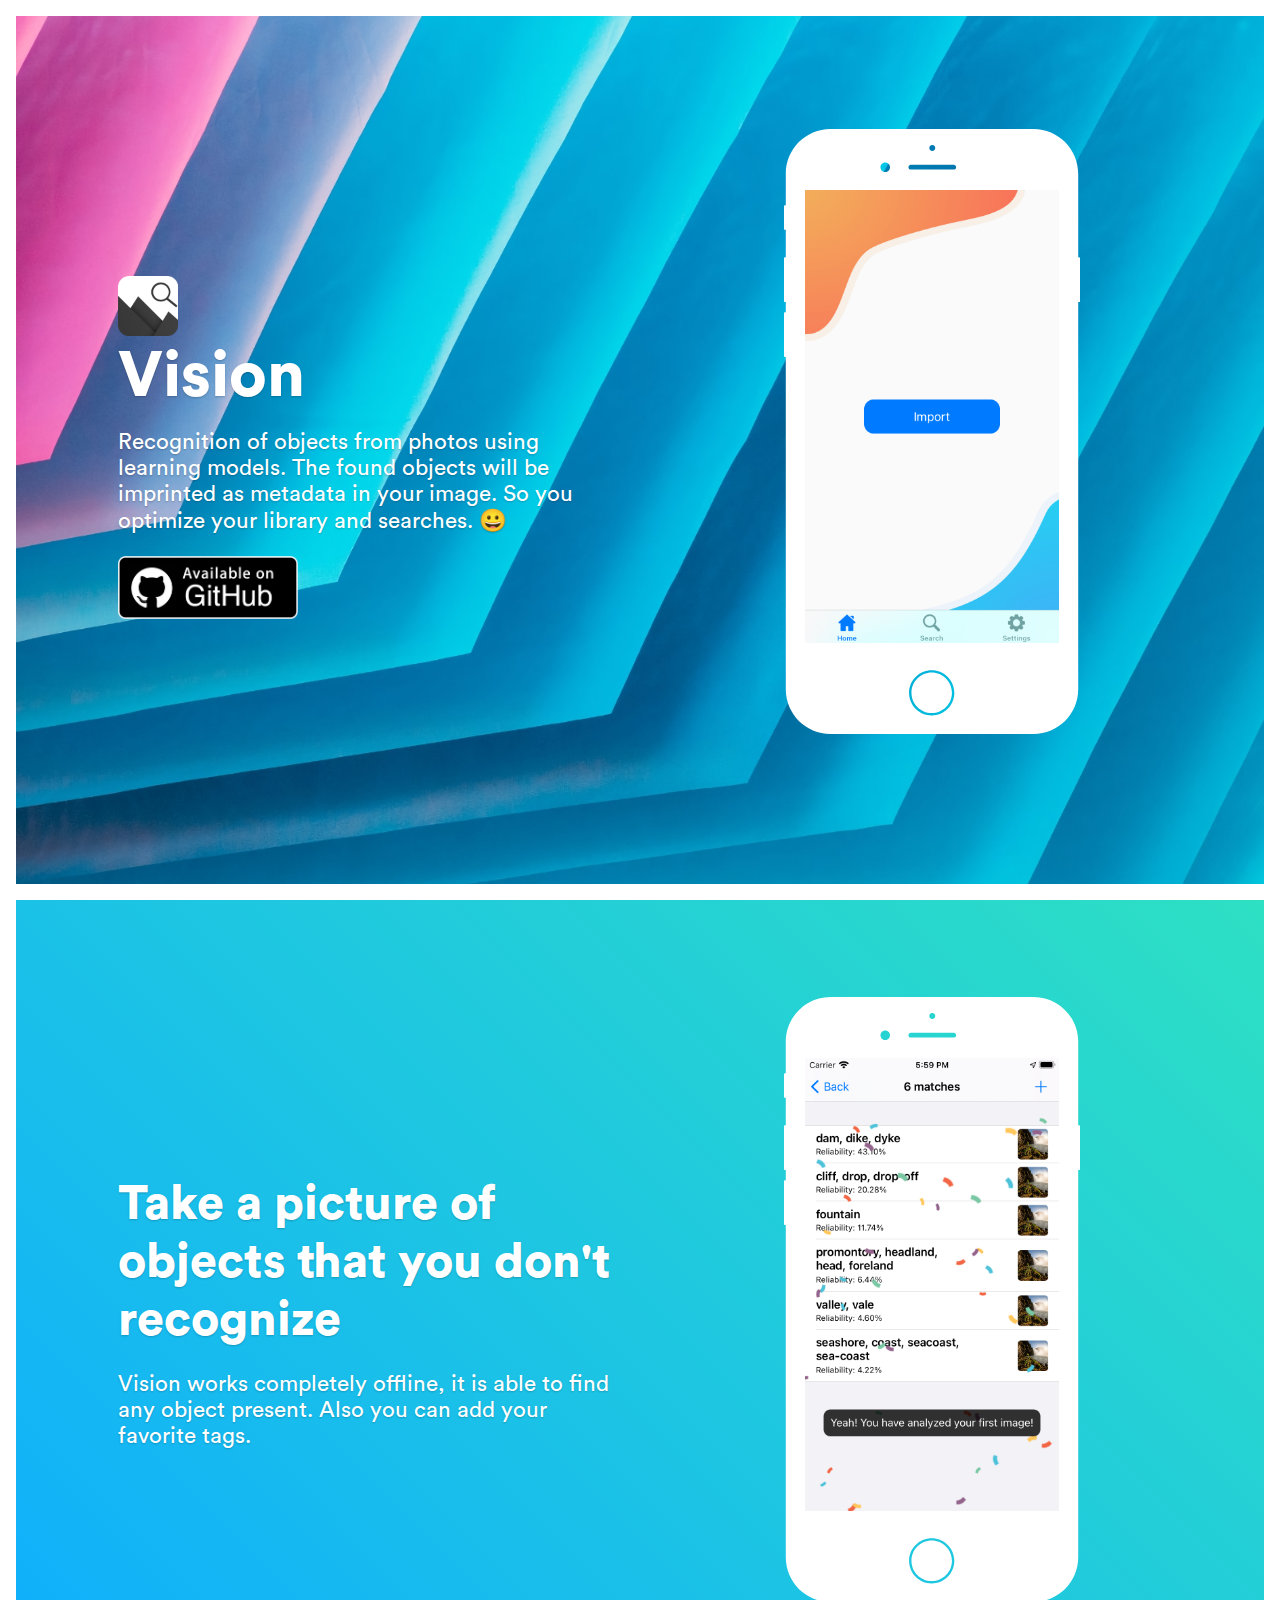
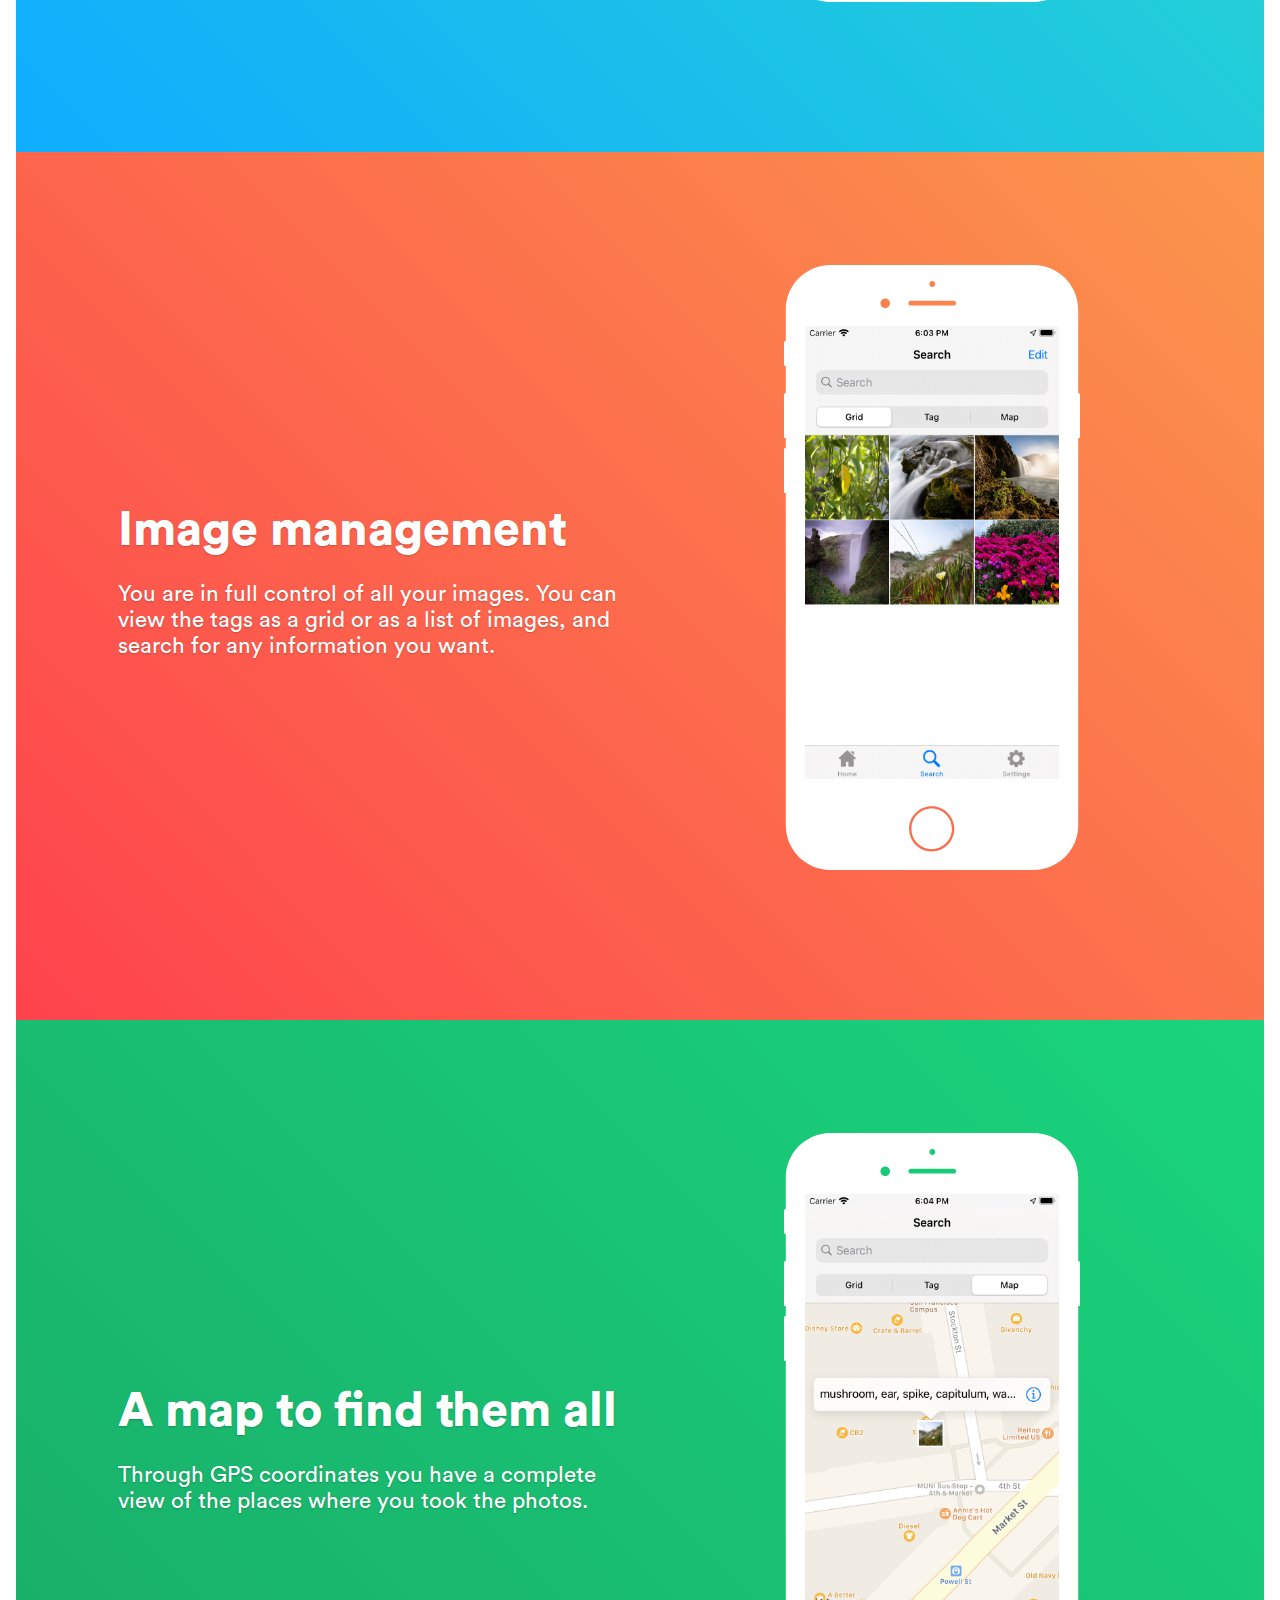
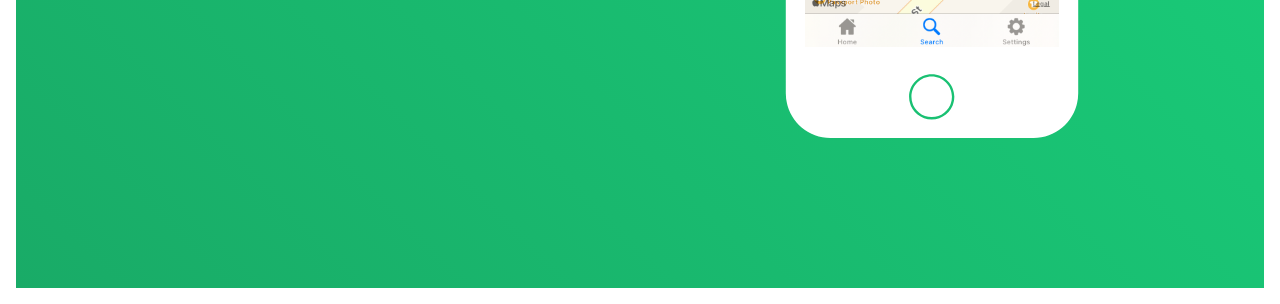
==== index.html @ 405493b0 "Add files via upload" ====
<!doctype html>
<html lang="en">
  
<head>
	<meta name="generator" content="" />
    <style>
    @font-face {
      font-family: "c-black";
      src: url("https://vision-iOS.github.io/fonts/circular-std/CircularStd-Black.woff") format('woff');
      font-weight: 700;
      font-display: fallback;
    }

    @font-face {
      font-family: "c-bold";
      src: url("https://vision-iOS.github.io/fonts/circular-std/CircularStd-Bold.woff") format('woff');
      font-weight: 600;
      font-display: fallback;
    }

    @font-face {
      font-family: "c-book";
      src: url("https://vision-iOS.github.io/fonts/circular-std/CircularStd-Book.woff") format('woff');
      font-weight: 600;
      font-display: fallback;
    }

    @font-face {
      font-family: "c-mi";
      src: url("https://vision-iOS.github.io/fonts/circular-std/CircularStd-MediumItalic.woff") format('woff');
      font-weight: 500;
      font-display: fallback;
    }  
    </style>
    <title>Vision iOS</title>
    <meta charset="utf-8">
    <meta name="viewport" content="width=device-width, initial-scale=1, shrink-to-fit=no">
    <meta name="theme-color" content="#000">
    
     <link rel="stylesheet" href="https://vision-iOS.github.io/css/main.min.css">

    <link rel="stylesheet" href="https://use.fontawesome.com/releases/v5.7.2/css/all.css" integrity="sha384-fnmOCqbTlWIlj8LyTjo7mOUStjsKC4pOpQbqyi7RrhN7udi9RwhKkMHpvLbHG9Sr" crossorigin="anonymous">
    <link rel="stylesheet" href="https://vision-iOS.github.io/css/gist.min.css">

  </head>
  <body>
    
  <section class="main" style="background-image:url('https://vision-iOS.github.io/images/img/background-cover.jpg')"> 
  <div class="container">
    <div>
      <div class="d-flex">
        <img src="https://vision-iOS.github.io/images/img/logo.png" width="60px" alt="">
        &nbsp;&nbsp;&nbsp;&nbsp;
        <span class="font-weight-bold align-middle">
        </span>
      </div>
      
      <h1 class="font-weight-bold">Vision</h1>
      <p>Recognition of objects from photos using learning models. The found objects will be imprinted as metadata in your image. So you optimize your library and searches. 😀</p><div id="store-banners">
        <a target="_blank" href="https://github.com/Vision-iOS">
          <img src="https://vision-iOS.github.io/images/img/github/git.png" alt="">
        </a>
      </div></div>
    <div class="device-mockup-holder">
      <picture>
        <div class="phone-illustration-holder">
          <img src="https://vision-iOS.github.io/images/img/device-frame.svg" alt="">
          <div class="product-image">
            <img src="https://vision-iOS.github.io/images/img/screenshots/homescreen.png" alt="">
          </div>
        </div>
      </picture>
    </div>
  </div>
</section>

<section class="blue">
  <div class="container">
    <div>
      <h2 class="font-weight-bold">Take a picture of objects that you don't recognize</h2>
      <p>Vision works completely offline, it is able to find any object present. Also you can add your favorite tags.</p>
    </div>
    <div class="device-mockup-holder">
        <picture>
          <div class="phone-illustration-holder">
            <img src="https://vision-iOS.github.io/images/img/device-frame.svg" alt="">
            <div class="product-image">
              <img src="https://vision-iOS.github.io/images/img/screenshots/picture.png" alt="">
            </div>
          </div>
        </picture>
      </div>
  </div>
</section><section class="orange">
  <div class="container">
    <div>
      <h2 class="font-weight-bold">Image management</h2>
      <p>You are in full control of all your images. You can view the tags as a grid or as a list of images, and search for any information you want. </p>
    </div>
    <div class="device-mockup-holder">
        <picture>
          <div class="phone-illustration-holder">
            <img src="https://vision-iOS.github.io/images/img/device-frame.svg" alt="">
            <div class="product-image">
              <img src="https://vision-iOS.github.io/images/img/screenshots/list.png" alt="">
            </div>
          </div>
        </picture>
      </div>
  </div>
</section><section class="green">
  <div class="container">
    <div>
      <h2 class="font-weight-bold">A map to find them all</h2>
      <p>Through GPS coordinates you have a complete view of the places where you took the photos.</p>
    </div>
    <div class="device-mockup-holder">
        <picture>
          <div class="phone-illustration-holder">
            <img src="https://vision-iOS.github.io/images/img/device-frame.svg" alt="">
            <div class="product-image">
              <img src="https://vision-iOS.github.io/images/img/screenshots/map.png" alt="">
            </div>
          </div>
        </picture>
      </div>
  </div>
</section>
</body>
</html>
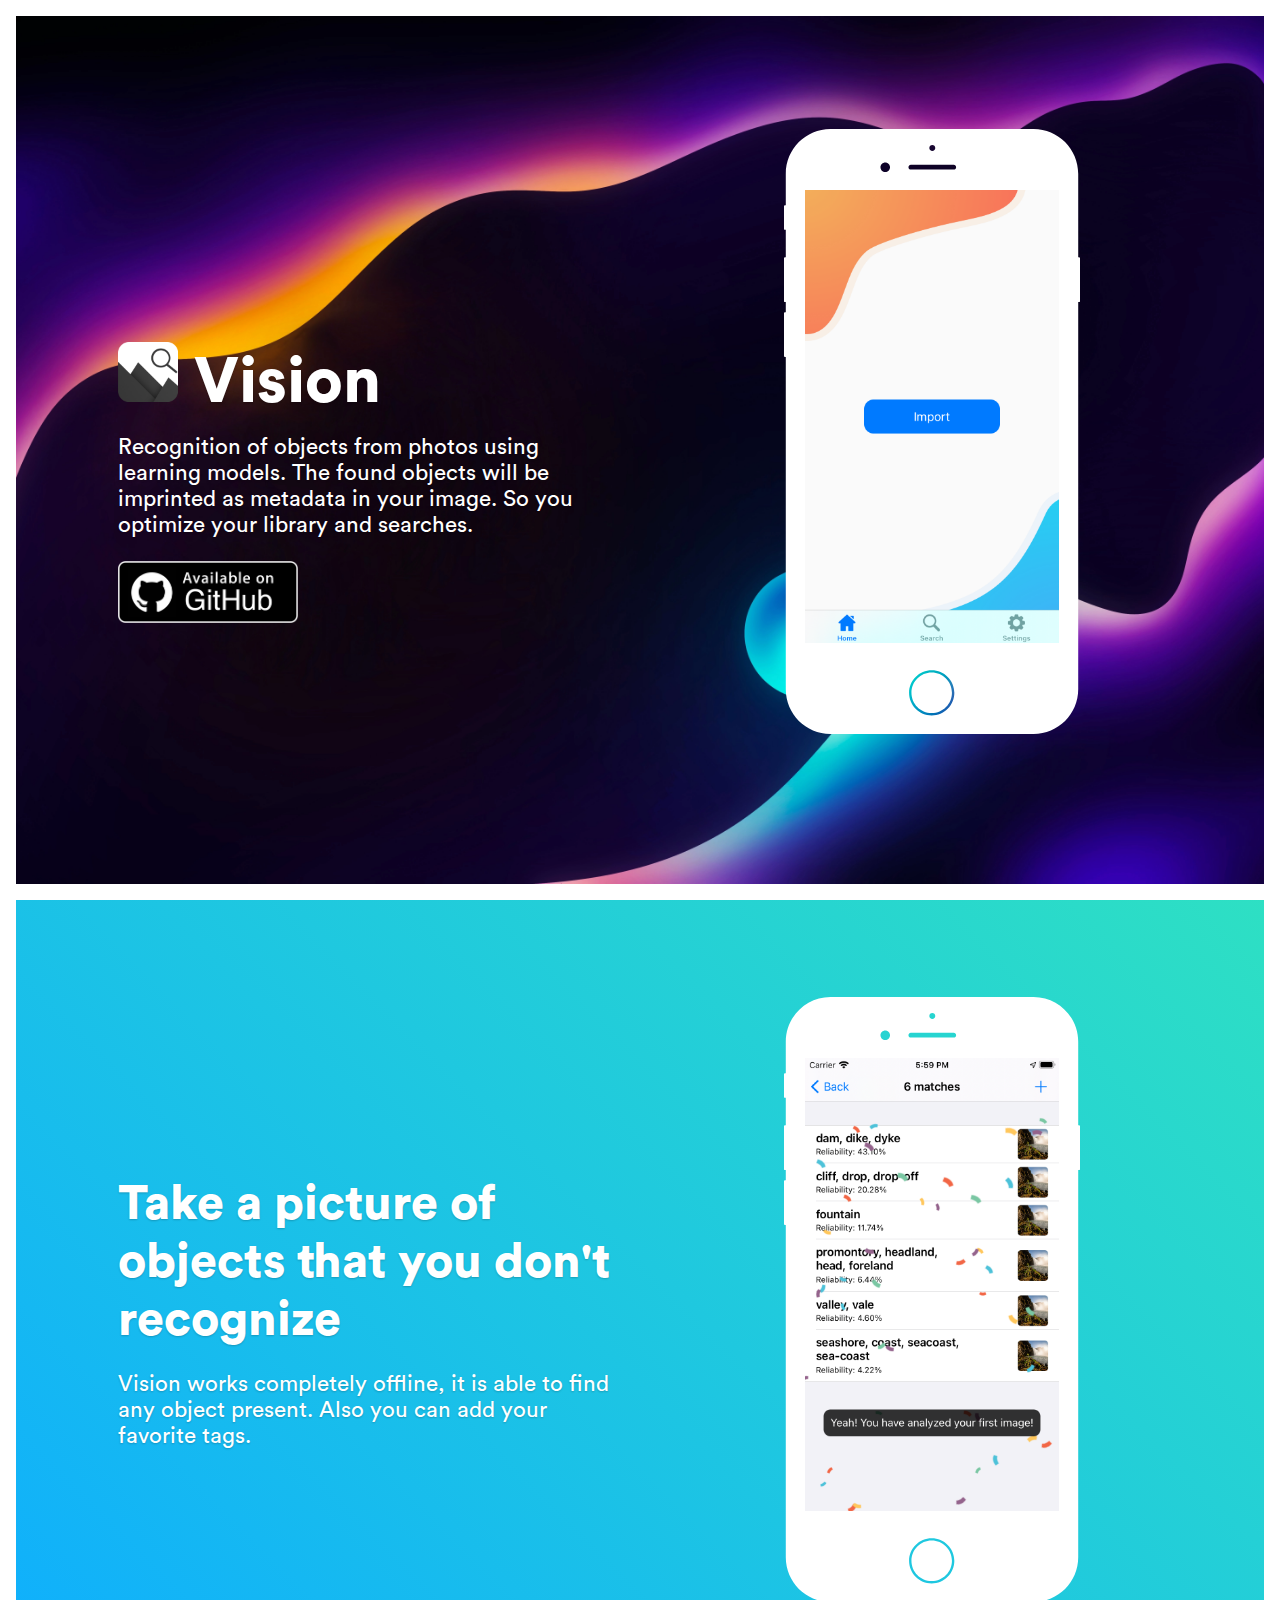
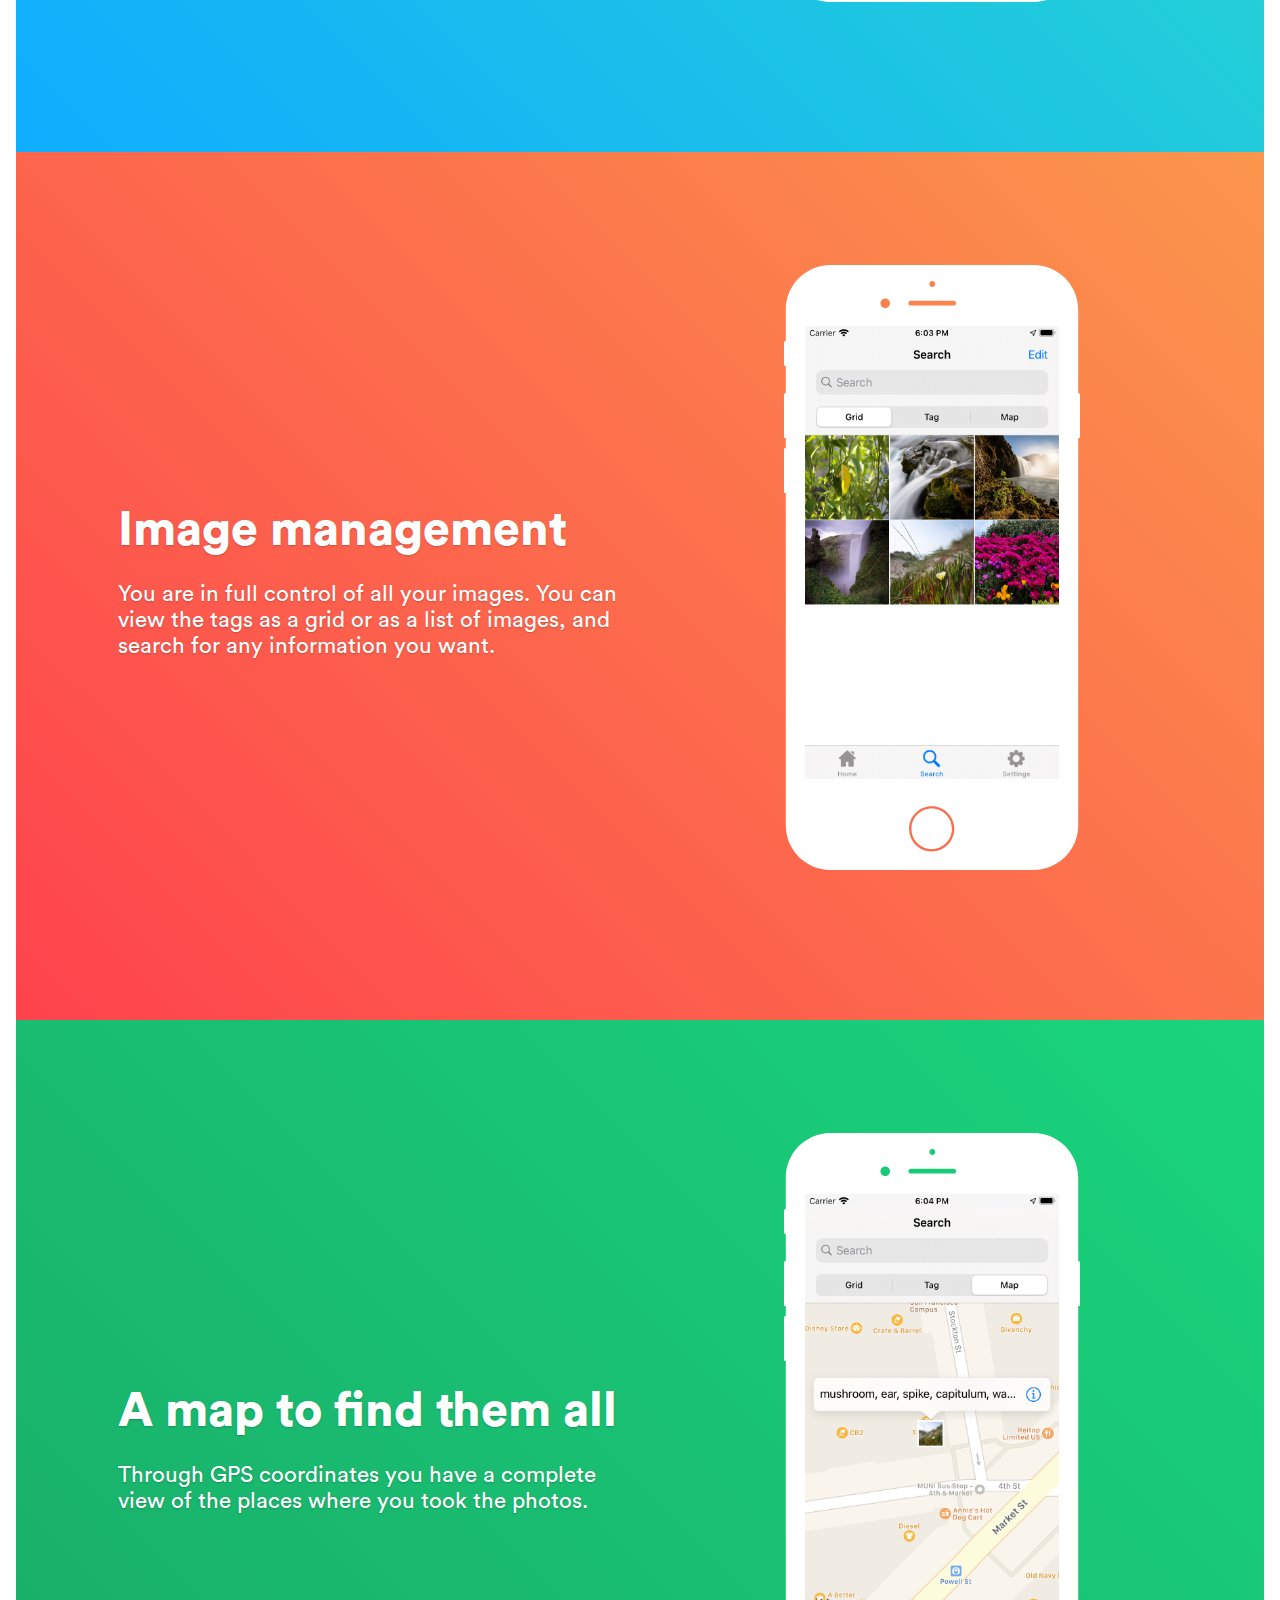
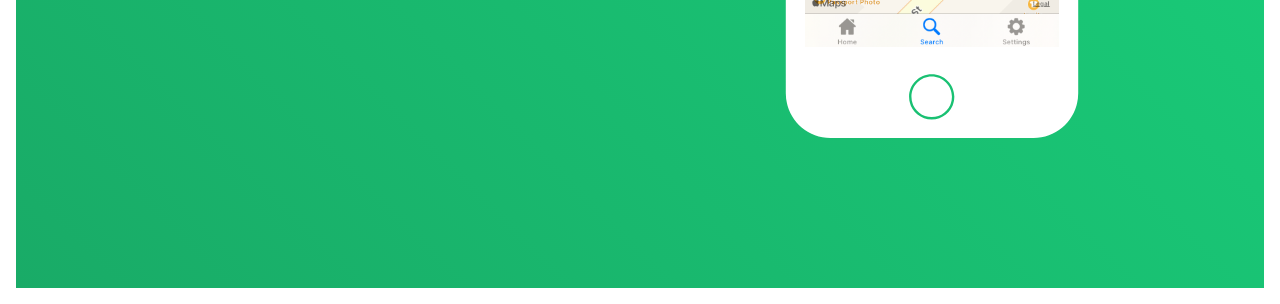
==== commit a10927f8: "Restyling website" ====
--- a/index.html
+++ b/index.html
@@ -37,26 +37,17 @@
     <meta name="viewport" content="width=device-width, initial-scale=1, shrink-to-fit=no">
     <meta name="theme-color" content="#000">
     
-     <link rel="stylesheet" href="https://vision-iOS.github.io/css/main.min.css">
-
-    <link rel="stylesheet" href="https://use.fontawesome.com/releases/v5.7.2/css/all.css" integrity="sha384-fnmOCqbTlWIlj8LyTjo7mOUStjsKC4pOpQbqyi7RrhN7udi9RwhKkMHpvLbHG9Sr" crossorigin="anonymous">
+    <link rel="stylesheet" href="https://vision-iOS.github.io/css/main.min.css">
     <link rel="stylesheet" href="https://vision-iOS.github.io/css/gist.min.css">
 
   </head>
   <body>
     
-  <section class="main" style="background-image:url('https://vision-iOS.github.io/images/img/background-cover.jpg')"> 
+  <section class="main" style="background-image:url('https://vision-iOS.github.io/images/img/background-cover.webp')"> 
   <div class="container">
-    <div>
-      <div class="d-flex">
-        <img src="https://vision-iOS.github.io/images/img/logo.png" width="60px" alt="">
-        &nbsp;&nbsp;&nbsp;&nbsp;
-        <span class="font-weight-bold align-middle">
-        </span>
-      </div>
-      
-      <h1 class="font-weight-bold">Vision</h1>
-      <p>Recognition of objects from photos using learning models. The found objects will be imprinted as metadata in your image. So you optimize your library and searches. 😀</p><div id="store-banners">
+    <div style="margin-top: 60px;">
+      <h1 class="font-weight-bold"> <img src="https://vision-iOS.github.io/images/img/logo.png" width="60px" alt=""> Vision</h1>
+      <p>Recognition of objects from photos using learning models. The found objects will be imprinted as metadata in your image. So you optimize your library and searches.</p><div id="store-banners">
         <a target="_blank" href="https://github.com/Vision-iOS">
           <img src="https://vision-iOS.github.io/images/img/github/git.png" alt="">
         </a>
